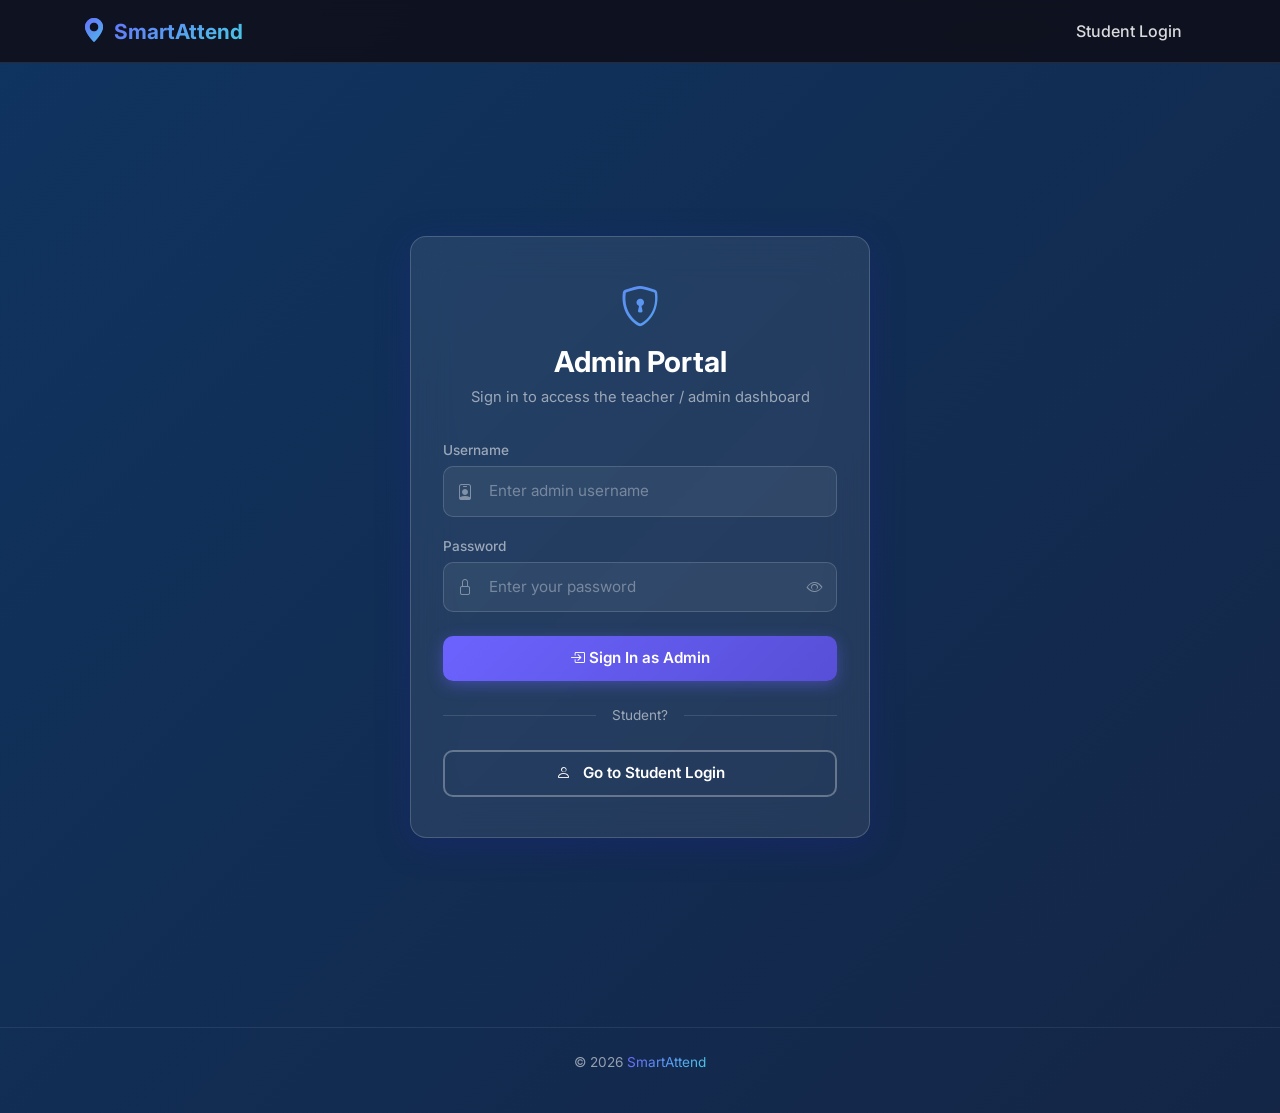
==== admin-login.html @ aecefd44 "Add admin dashboard system and improve student attendance flow Co-authored-by: maviyaattar <14913443" ====
<!DOCTYPE html>
<html lang="en">
<head>
  <meta charset="UTF-8" />
  <meta name="viewport" content="width=device-width, initial-scale=1.0" />
  <meta name="description" content="Admin login – Smart Location Based Attendance System." />
  <title>Admin Login – SmartAttend</title>

  <!-- Bootstrap 5 -->
  <link rel="stylesheet" href="https://cdn.jsdelivr.net/npm/bootstrap@5.3.2/dist/css/bootstrap.min.css" />
  <!-- Bootstrap Icons -->
  <link rel="stylesheet" href="https://cdn.jsdelivr.net/npm/bootstrap-icons@1.11.3/font/bootstrap-icons.min.css" />
  <!-- Custom Styles -->
  <link rel="stylesheet" href="css/style.css" />
</head>
<body class="gradient-bg">

  <!-- Toast container -->
  <div class="toast-container-custom" id="toastContainer" aria-live="polite" aria-atomic="true"></div>

  <!-- ── Navbar ─────────────────────────────────────────────────── -->
  <nav class="navbar navbar-expand-lg navbar-custom" aria-label="Main navigation">
    <div class="container">
      <a class="navbar-brand-custom" href="index.html" aria-label="SmartAttend home">
        <i class="bi bi-geo-alt-fill"></i>
        SmartAttend
      </a>
      <div class="ms-auto d-flex align-items-center gap-2">
        <a class="nav-link-custom" href="login.html">Student Login</a>
      </div>
    </div>
  </nav>

  <!-- ── Login Section ──────────────────────────────────────────── -->
  <main class="auth-bg" style="padding-top:5rem;">
    <div class="auth-card glass-card animate-fade-up">

      <!-- Header -->
      <div class="text-center mb-4">
        <i class="bi bi-shield-lock auth-logo text-gradient" aria-hidden="true"></i>
        <h1 class="auth-title">Admin Portal</h1>
        <p class="auth-subtitle">Sign in to access the teacher / admin dashboard</p>
      </div>

      <!-- Error Alert -->
      <div id="loginAlert" class="alert-custom error" role="alert" style="display:none;">
        <i class="bi bi-exclamation-circle-fill" aria-hidden="true"></i>
        <span id="loginAlertMsg">Invalid credentials. Please try again.</span>
      </div>

      <!-- Success Alert -->
      <div id="loginSuccess" class="alert-custom success" role="status" style="display:none;">
        <i class="bi bi-check-circle-fill" aria-hidden="true"></i>
        <span>Login successful! Redirecting…</span>
      </div>

      <!-- Form -->
      <form id="adminLoginForm" novalidate aria-label="Admin login form">

        <!-- Username -->
        <div class="mb-3">
          <label class="form-label-custom" for="adminUsername">Username</label>
          <div class="form-floating-custom input-wrap">
            <i class="bi bi-person-badge input-icon" aria-hidden="true"></i>
            <input
              type="text"
              id="adminUsername"
              class="form-control-custom"
              placeholder="Enter admin username"
              autocomplete="username"
              required
              aria-required="true"
              aria-describedby="usernameError"
            />
          </div>
          <div id="usernameError" class="invalid-feedback-custom" role="alert">
            Username is required.
          </div>
        </div>

        <!-- Password -->
        <div class="mb-4">
          <label class="form-label-custom" for="adminPassword">Password</label>
          <div class="form-floating-custom password-wrap">
            <i class="bi bi-lock input-icon" aria-hidden="true"></i>
            <input
              type="password"
              id="adminPassword"
              class="form-control-custom"
              placeholder="Enter your password"
              autocomplete="current-password"
              required
              aria-required="true"
              aria-describedby="passwordError"
            />
            <button type="button" class="password-toggle" id="togglePwd"
                    aria-label="Toggle password visibility">
              <i class="bi bi-eye" id="togglePwdIcon"></i>
            </button>
          </div>
          <div id="passwordError" class="invalid-feedback-custom" role="alert">
            Password is required.
          </div>
        </div>

        <!-- Submit -->
        <button type="submit" class="btn-primary-custom w-100 justify-content-center" id="loginBtn">
          <span id="loginBtnText"><i class="bi bi-box-arrow-in-right me-1"></i>Sign In as Admin</span>
          <span id="loginSpinner" style="display:none;">
            <span class="spinner-custom me-1" aria-hidden="true"></span> Signing in…
          </span>
        </button>

      </form>

      <div class="auth-divider"><span>Student?</span></div>

      <a href="login.html" class="btn-outline-custom w-100 justify-content-center">
        <i class="bi bi-person me-1"></i> Go to Student Login
      </a>

    </div>
  </main>

  <!-- Footer -->
  <footer class="footer-custom" role="contentinfo">
    <div class="container">
      <p>&copy; <span id="footerYear"></span> <span class="text-gradient fw-600">SmartAttend</span></p>
    </div>
  </footer>

  <!-- Bootstrap JS -->
  <script src="https://cdn.jsdelivr.net/npm/bootstrap@5.3.2/dist/js/bootstrap.bundle.min.js"></script>
  <!-- Shared config (API_BASE) -->
  <script src="config.js"></script>
  <!-- API -->
  <script src="js/api.js"></script>

  <script>
    document.getElementById('footerYear').textContent = new Date().getFullYear();

    /* ── If already logged in as admin, redirect ── */
    if (localStorage.getItem('admin_token')) {
      window.location.href = 'admin-dashboard.html';
    }

    /* ── Password toggle ── */
    document.getElementById('togglePwd').addEventListener('click', () => {
      const pwd  = document.getElementById('adminPassword');
      const icon = document.getElementById('togglePwdIcon');
      const isText = pwd.type === 'text';
      pwd.type   = isText ? 'password' : 'text';
      icon.className = isText ? 'bi bi-eye' : 'bi bi-eye-slash';
    });

    /* ── Toast helper ── */
    function showToast(msg, type = 'info') {
      const icons = { success: 'bi-check-circle-fill', error: 'bi-x-circle-fill', info: 'bi-info-circle-fill' };
      const container = document.getElementById('toastContainer');
      const el = document.createElement('div');
      el.className = `toast-custom ${type}`;
      el.setAttribute('role', type === 'error' ? 'alert' : 'status');
      el.innerHTML = `
        <i class="bi ${icons[type] || icons.info} toast-icon" aria-hidden="true"></i>
        <span class="toast-msg">${msg}</span>
        <button class="toast-close" aria-label="Close notification">&times;</button>
      `;
      el.querySelector('.toast-close').addEventListener('click', () => el.remove());
      container.appendChild(el);
      setTimeout(() => el.remove(), 4500);
    }

    /* ── Inline validation helpers ── */
    function setFieldError(inputId, errorId, show) {
      const input = document.getElementById(inputId);
      const err   = document.getElementById(errorId);
      if (show) {
        input.classList.add('is-invalid');
        input.classList.remove('is-valid');
        err.classList.add('show');
        input.setAttribute('aria-invalid', 'true');
      } else {
        input.classList.remove('is-invalid');
        input.classList.add('is-valid');
        err.classList.remove('show');
        input.setAttribute('aria-invalid', 'false');
      }
    }

    function validateForm() {
      let valid = true;
      const username = document.getElementById('adminUsername').value.trim();
      const password = document.getElementById('adminPassword').value;

      setFieldError('adminUsername', 'usernameError', username.length === 0);
      if (!username) valid = false;

      setFieldError('adminPassword', 'passwordError', password.length === 0);
      if (!password) valid = false;

      return valid;
    }

    /* ── Form submit ── */
    document.getElementById('adminLoginForm').addEventListener('submit', async (e) => {
      e.preventDefault();
      if (!validateForm()) return;

      const loginAlert   = document.getElementById('loginAlert');
      const loginSuccess = document.getElementById('loginSuccess');
      const loginBtn     = document.getElementById('loginBtn');
      const loginBtnText = document.getElementById('loginBtnText');
      const loginSpinner = document.getElementById('loginSpinner');

      loginAlert.style.display   = 'none';
      loginSuccess.style.display = 'none';

      loginBtn.disabled          = true;
      loginBtnText.style.display = 'none';
      loginSpinner.style.display = 'inline-flex';

      const payload = {
        username: document.getElementById('adminUsername').value.trim(),
        password: document.getElementById('adminPassword').value,
      };

      const result = await adminLogin(payload);

      loginBtn.disabled          = false;
      loginBtnText.style.display = 'inline-flex';
      loginSpinner.style.display = 'none';

      if (result.ok) {
        loginSuccess.style.display = 'flex';
        showToast('Login successful! Redirecting…', 'success');
        setTimeout(() => { window.location.href = 'admin-dashboard.html'; }, 1200);
      } else {
        loginAlert.style.display = 'flex';
        document.getElementById('loginAlertMsg').textContent =
          result.message || 'Invalid credentials. Please try again.';
        showToast(result.message || 'Login failed', 'error');
      }
    });

    /* ── Live validation on blur ── */
    document.getElementById('adminUsername').addEventListener('blur', () => {
      const val = document.getElementById('adminUsername').value.trim();
      setFieldError('adminUsername', 'usernameError', val.length === 0);
    });
    document.getElementById('adminPassword').addEventListener('blur', () => {
      const val = document.getElementById('adminPassword').value;
      setFieldError('adminPassword', 'passwordError', val.length === 0);
    });
  </script>

</body>
</html>
---- css/style.css ----
/* ============================================================
   Smart Location Based Attendance System – Global Styles
   ============================================================ */

/* ---------- Google Font Import ---------- */
@import url('https://fonts.googleapis.com/css2?family=Inter:wght@300;400;500;600;700;800&display=swap');

/* ---------- CSS Variables ---------- */
:root {
  --primary: #6c63ff;
  --primary-dark: #574fd6;
  --secondary: #48cae4;
  --accent: #f72585;
  --success: #06d6a0;
  --warning: #ffd166;
  --danger: #ef233c;
  --dark: #0f0e17;
  --card-bg: rgba(255, 255, 255, 0.08);
  --card-border: rgba(255, 255, 255, 0.18);
  --text-light: rgba(255, 255, 255, 0.85);
  --text-muted-light: rgba(255, 255, 255, 0.55);
  --shadow: 0 8px 32px rgba(31, 38, 135, 0.37);
  --transition: all 0.3s ease;
  --radius: 16px;
  --radius-sm: 10px;
}

/* ---------- Base ---------- */
* {
  margin: 0;
  padding: 0;
  box-sizing: border-box;
}

html {
  scroll-behavior: smooth;
}

body {
  font-family: 'Inter', sans-serif;
  background: var(--dark);
  color: #fff;
  overflow-x: hidden;
}

/* ---------- Animated Gradient Background ---------- */
.gradient-bg {
  background: linear-gradient(-45deg, #0f0e17, #1a1a2e, #16213e, #0f3460);
  background-size: 400% 400%;
  animation: gradientShift 12s ease infinite;
  min-height: 100vh;
}

@keyframes gradientShift {
  0%   { background-position: 0% 50%; }
  50%  { background-position: 100% 50%; }
  100% { background-position: 0% 50%; }
}

/* ---------- Glassmorphism Card ---------- */
.glass-card {
  background: var(--card-bg);
  backdrop-filter: blur(20px);
  -webkit-backdrop-filter: blur(20px);
  border: 1px solid var(--card-border);
  border-radius: var(--radius);
  box-shadow: var(--shadow);
  transition: var(--transition);
}

.glass-card:hover {
  box-shadow: 0 12px 40px rgba(108, 99, 255, 0.4);
  transform: translateY(-2px);
}

/* ---------- Navbar ---------- */
.navbar-custom {
  background: rgba(15, 14, 23, 0.85);
  backdrop-filter: blur(12px);
  -webkit-backdrop-filter: blur(12px);
  border-bottom: 1px solid rgba(255, 255, 255, 0.1);
  padding: 0.8rem 0;
}

.navbar-brand-custom {
  font-weight: 700;
  font-size: 1.3rem;
  background: linear-gradient(135deg, var(--primary), var(--secondary));
  -webkit-background-clip: text;
  -webkit-text-fill-color: transparent;
  background-clip: text;
  text-decoration: none;
  display: flex;
  align-items: center;
  gap: 0.5rem;
}

.navbar-brand-custom i {
  background: linear-gradient(135deg, var(--primary), var(--secondary));
  -webkit-background-clip: text;
  -webkit-text-fill-color: transparent;
  background-clip: text;
  font-size: 1.5rem;
}

.nav-link-custom {
  color: var(--text-light) !important;
  font-weight: 500;
  padding: 0.4rem 1rem !important;
  border-radius: var(--radius-sm);
  transition: var(--transition);
  text-decoration: none;
}

.nav-link-custom:hover,
.nav-link-custom.active {
  color: #fff !important;
  background: rgba(108, 99, 255, 0.2);
}

/* ---------- Hero Section ---------- */
.hero-section {
  min-height: 100vh;
  display: flex;
  align-items: center;
  justify-content: center;
  position: relative;
  overflow: hidden;
  padding: 6rem 1rem 4rem;
}

.hero-section::before {
  content: '';
  position: absolute;
  width: 600px;
  height: 600px;
  background: radial-gradient(circle, rgba(108, 99, 255, 0.3), transparent 70%);
  top: -100px;
  right: -100px;
  border-radius: 50%;
  pointer-events: none;
}

.hero-section::after {
  content: '';
  position: absolute;
  width: 500px;
  height: 500px;
  background: radial-gradient(circle, rgba(72, 202, 228, 0.2), transparent 70%);
  bottom: -50px;
  left: -50px;
  border-radius: 50%;
  pointer-events: none;
}

.hero-badge {
  display: inline-block;
  background: linear-gradient(135deg, rgba(108, 99, 255, 0.2), rgba(72, 202, 228, 0.2));
  border: 1px solid rgba(108, 99, 255, 0.4);
  border-radius: 50px;
  padding: 0.4rem 1.2rem;
  font-size: 0.85rem;
  font-weight: 500;
  color: var(--secondary);
  letter-spacing: 0.5px;
  margin-bottom: 1.5rem;
  animation: fadeInDown 0.6s ease;
}

.hero-title {
  font-size: clamp(2rem, 5vw, 3.5rem);
  font-weight: 800;
  line-height: 1.15;
  margin-bottom: 1.5rem;
  animation: fadeInUp 0.7s ease 0.1s both;
}

.hero-title .highlight {
  background: linear-gradient(135deg, var(--primary), var(--secondary));
  -webkit-background-clip: text;
  -webkit-text-fill-color: transparent;
  background-clip: text;
}

.hero-desc {
  font-size: 1.1rem;
  color: var(--text-muted-light);
  max-width: 560px;
  line-height: 1.7;
  margin-bottom: 2.5rem;
  animation: fadeInUp 0.7s ease 0.2s both;
}

.hero-buttons {
  display: flex;
  flex-wrap: wrap;
  gap: 1rem;
  animation: fadeInUp 0.7s ease 0.3s both;
}

.hero-image-wrap {
  position: relative;
  animation: fadeInRight 0.8s ease 0.2s both;
}

.hero-img-card {
  width: 100%;
  max-width: 420px;
  padding: 2rem;
  text-align: center;
}

.hero-icon-large {
  font-size: 6rem;
  background: linear-gradient(135deg, var(--primary), var(--secondary));
  -webkit-background-clip: text;
  -webkit-text-fill-color: transparent;
  background-clip: text;
  display: block;
  margin-bottom: 1rem;
  animation: float 4s ease-in-out infinite;
}

@keyframes float {
  0%, 100% { transform: translateY(0px); }
  50%       { transform: translateY(-12px); }
}

/* ---------- Feature Cards ---------- */
.feature-card {
  padding: 2rem 1.5rem;
  text-align: center;
  animation: fadeInUp 0.6s ease both;
}

.feature-icon {
  width: 64px;
  height: 64px;
  border-radius: 16px;
  display: flex;
  align-items: center;
  justify-content: center;
  margin: 0 auto 1.2rem;
  font-size: 1.6rem;
}

.feature-icon.purple  { background: rgba(108, 99, 255, 0.2); color: var(--primary); }
.feature-icon.blue    { background: rgba(72, 202, 228, 0.2); color: var(--secondary); }
.feature-icon.green   { background: rgba(6, 214, 160, 0.2);  color: var(--success); }
.feature-icon.pink    { background: rgba(247, 37, 133, 0.2); color: var(--accent); }

.feature-card h5 {
  font-weight: 600;
  margin-bottom: 0.6rem;
}

.feature-card p {
  color: var(--text-muted-light);
  font-size: 0.92rem;
  line-height: 1.6;
}

/* ---------- Buttons ---------- */
.btn-primary-custom {
  background: linear-gradient(135deg, var(--primary), var(--primary-dark));
  color: #fff;
  border: none;
  padding: 0.7rem 2rem;
  border-radius: var(--radius-sm);
  font-weight: 600;
  font-size: 0.95rem;
  cursor: pointer;
  transition: var(--transition);
  text-decoration: none;
  display: inline-flex;
  align-items: center;
  gap: 0.5rem;
  box-shadow: 0 4px 15px rgba(108, 99, 255, 0.4);
}

.btn-primary-custom:hover {
  transform: translateY(-2px);
  box-shadow: 0 6px 20px rgba(108, 99, 255, 0.55);
  color: #fff;
}

.btn-primary-custom:active {
  transform: translateY(0);
}

.btn-outline-custom {
  background: transparent;
  color: #fff;
  border: 2px solid rgba(255, 255, 255, 0.3);
  padding: 0.65rem 2rem;
  border-radius: var(--radius-sm);
  font-weight: 600;
  font-size: 0.95rem;
  cursor: pointer;
  transition: var(--transition);
  text-decoration: none;
  display: inline-flex;
  align-items: center;
  gap: 0.5rem;
}

.btn-outline-custom:hover {
  border-color: var(--primary);
  background: rgba(108, 99, 255, 0.1);
  color: #fff;
  transform: translateY(-2px);
}

.btn-success-custom {
  background: linear-gradient(135deg, var(--success), #04b886);
  color: #fff;
  border: none;
  padding: 0.7rem 2rem;
  border-radius: var(--radius-sm);
  font-weight: 600;
  font-size: 0.95rem;
  cursor: pointer;
  transition: var(--transition);
  display: inline-flex;
  align-items: center;
  gap: 0.5rem;
  box-shadow: 0 4px 15px rgba(6, 214, 160, 0.35);
}

.btn-success-custom:hover {
  transform: translateY(-2px);
  box-shadow: 0 6px 20px rgba(6, 214, 160, 0.5);
}

.btn-success-custom:disabled {
  opacity: 0.6;
  cursor: not-allowed;
  transform: none;
}

/* ---------- Auth Pages (Login / Register) ---------- */
.auth-bg {
  min-height: 100vh;
  display: flex;
  align-items: center;
  justify-content: center;
  padding: 2rem 1rem;
}

.auth-card {
  width: 100%;
  max-width: 460px;
  padding: 2.5rem 2rem;
}

.auth-logo {
  font-size: 2.5rem;
  margin-bottom: 0.5rem;
  display: block;
}

.auth-title {
  font-size: 1.8rem;
  font-weight: 700;
  margin-bottom: 0.4rem;
}

.auth-subtitle {
  color: var(--text-muted-light);
  font-size: 0.92rem;
  margin-bottom: 2rem;
}

/* ---------- Form Controls ---------- */
.form-floating-custom {
  position: relative;
  margin-bottom: 1.2rem;
}

.form-control-custom {
  width: 100%;
  background: rgba(255, 255, 255, 0.06);
  border: 1.5px solid rgba(255, 255, 255, 0.15);
  border-radius: var(--radius-sm);
  color: #fff;
  padding: 0.8rem 1rem 0.8rem 2.8rem;
  font-size: 0.95rem;
  font-family: 'Inter', sans-serif;
  transition: var(--transition);
  outline: none;
}

.form-control-custom::placeholder {
  color: rgba(255, 255, 255, 0.35);
}

.form-control-custom:focus {
  border-color: var(--primary);
  background: rgba(108, 99, 255, 0.07);
  box-shadow: 0 0 0 3px rgba(108, 99, 255, 0.2);
}

.form-control-custom.is-invalid {
  border-color: var(--danger);
}

.form-control-custom.is-valid {
  border-color: var(--success);
}

.input-icon {
  position: absolute;
  left: 0.9rem;
  top: 50%;
  transform: translateY(-50%);
  color: rgba(255, 255, 255, 0.4);
  font-size: 1rem;
  pointer-events: none;
  transition: var(--transition);
}

.form-floating-custom:focus-within .input-icon {
  color: var(--primary);
}

.form-label-custom {
  font-size: 0.85rem;
  font-weight: 500;
  color: var(--text-muted-light);
  margin-bottom: 0.35rem;
  display: block;
}

.invalid-feedback-custom {
  font-size: 0.8rem;
  color: #ff6b6b;
  margin-top: 0.3rem;
  display: none;
}

.invalid-feedback-custom.show {
  display: block;
}

/* ---------- Password Toggle ---------- */
.password-wrap,
.input-wrap {
  position: relative;
}

.password-toggle {
  position: absolute;
  right: 0.9rem;
  top: 50%;
  transform: translateY(-50%);
  background: none;
  border: none;
  color: rgba(255, 255, 255, 0.4);
  cursor: pointer;
  font-size: 1rem;
  padding: 0;
  transition: var(--transition);
}

.password-toggle:hover {
  color: var(--primary);
}

/* ---------- Password Strength ---------- */
.strength-bar {
  height: 4px;
  border-radius: 2px;
  background: rgba(255, 255, 255, 0.1);
  margin-top: 0.5rem;
  overflow: hidden;
}

.strength-fill {
  height: 100%;
  border-radius: 2px;
  transition: width 0.4s ease, background 0.4s ease;
  width: 0%;
}

.strength-label {
  font-size: 0.78rem;
  margin-top: 0.3rem;
  font-weight: 500;
}

/* ---------- Divider ---------- */
.auth-divider {
  display: flex;
  align-items: center;
  gap: 1rem;
  margin: 1.5rem 0;
}

.auth-divider::before,
.auth-divider::after {
  content: '';
  flex: 1;
  height: 1px;
  background: rgba(255, 255, 255, 0.12);
}

.auth-divider span {
  color: var(--text-muted-light);
  font-size: 0.85rem;
  white-space: nowrap;
}

/* ---------- Alert / Toast Styles ---------- */
.alert-custom {
  padding: 0.85rem 1rem;
  border-radius: var(--radius-sm);
  font-size: 0.9rem;
  display: flex;
  align-items: center;
  gap: 0.6rem;
  margin-bottom: 1.2rem;
  animation: fadeInDown 0.3s ease;
}

.alert-custom.error {
  background: rgba(239, 35, 60, 0.15);
  border: 1px solid rgba(239, 35, 60, 0.4);
  color: #ff6b6b;
}

.alert-custom.success {
  background: rgba(6, 214, 160, 0.15);
  border: 1px solid rgba(6, 214, 160, 0.4);
  color: #06d6a0;
}

.alert-custom.info {
  background: rgba(72, 202, 228, 0.12);
  border: 1px solid rgba(72, 202, 228, 0.35);
  color: var(--secondary);
}

/* ---------- Toast Notification ---------- */
.toast-container-custom {
  position: fixed;
  top: 1.5rem;
  right: 1.5rem;
  z-index: 9999;
  display: flex;
  flex-direction: column;
  gap: 0.6rem;
}

.toast-custom {
  background: rgba(20, 20, 40, 0.95);
  backdrop-filter: blur(12px);
  border: 1px solid rgba(255, 255, 255, 0.12);
  border-radius: var(--radius-sm);
  padding: 0.9rem 1.2rem;
  min-width: 280px;
  max-width: 360px;
  display: flex;
  align-items: center;
  gap: 0.8rem;
  animation: slideInRight 0.35s ease;
  box-shadow: 0 8px 24px rgba(0,0,0,0.4);
}

.toast-custom.success { border-left: 3px solid var(--success); }
.toast-custom.error   { border-left: 3px solid var(--danger); }
.toast-custom.info    { border-left: 3px solid var(--secondary); }

.toast-icon { font-size: 1.2rem; }
.toast-custom.success .toast-icon { color: var(--success); }
.toast-custom.error   .toast-icon { color: var(--danger); }
.toast-custom.info    .toast-icon { color: var(--secondary); }

.toast-msg { font-size: 0.9rem; flex: 1; }
.toast-close {
  background: none;
  border: none;
  color: var(--text-muted-light);
  cursor: pointer;
  font-size: 1.1rem;
  line-height: 1;
  padding: 0;
  transition: var(--transition);
}
.toast-close:hover { color: #fff; }

/* ---------- Dashboard ---------- */
.dashboard-bg {
  background: linear-gradient(135deg, #0f0e17 0%, #1a1a2e 50%, #16213e 100%);
  min-height: 100vh;
}

.dashboard-header {
  padding: 2rem 0;
  border-bottom: 1px solid rgba(255, 255, 255, 0.08);
  margin-bottom: 2rem;
}

.stat-card {
  padding: 1.8rem;
  position: relative;
  overflow: hidden;
}

.stat-card::before {
  content: '';
  position: absolute;
  top: -30px;
  right: -30px;
  width: 120px;
  height: 120px;
  border-radius: 50%;
  opacity: 0.08;
}

.stat-card.purple::before { background: var(--primary); }
.stat-card.blue::before   { background: var(--secondary); }
.stat-card.green::before  { background: var(--success); }
.stat-card.pink::before   { background: var(--accent); }

.stat-icon {
  width: 52px;
  height: 52px;
  border-radius: 12px;
  display: flex;
  align-items: center;
  justify-content: center;
  font-size: 1.4rem;
  margin-bottom: 1rem;
}

.stat-icon.purple  { background: rgba(108, 99, 255, 0.2); color: var(--primary); }
.stat-icon.blue    { background: rgba(72, 202, 228, 0.2);  color: var(--secondary); }
.stat-icon.green   { background: rgba(6, 214, 160, 0.2);   color: var(--success); }
.stat-icon.pink    { background: rgba(247, 37, 133, 0.2);  color: var(--accent); }

.stat-value {
  font-size: 2rem;
  font-weight: 700;
  line-height: 1;
  margin-bottom: 0.3rem;
}

.stat-label {
  color: var(--text-muted-light);
  font-size: 0.85rem;
  font-weight: 500;
}

/* ---------- Progress Ring ---------- */
.progress-ring-wrap {
  display: flex;
  align-items: center;
  justify-content: center;
  flex-direction: column;
  padding: 1.5rem;
}

.progress-ring {
  position: relative;
  width: 120px;
  height: 120px;
}

.progress-ring svg {
  transform: rotate(-90deg);
}

.progress-ring circle {
  fill: none;
  stroke-width: 10;
  stroke-linecap: round;
}

.progress-ring .bg-circle   { stroke: rgba(255, 255, 255, 0.08); }
.progress-ring .prog-circle { stroke: url(#ringGrad); transition: stroke-dashoffset 1s ease; }

.ring-text {
  position: absolute;
  top: 50%;
  left: 50%;
  transform: translate(-50%, -50%);
  text-align: center;
}

.ring-pct {
  font-size: 1.5rem;
  font-weight: 700;
  line-height: 1;
}

.ring-sub {
  font-size: 0.7rem;
  color: var(--text-muted-light);
}

/* ---------- Attendance Table ---------- */
.table-custom {
  width: 100%;
  border-collapse: collapse;
}

.table-custom thead th {
  background: rgba(108, 99, 255, 0.15);
  color: rgba(255, 255, 255, 0.7);
  font-weight: 600;
  font-size: 0.82rem;
  text-transform: uppercase;
  letter-spacing: 0.6px;
  padding: 0.9rem 1rem;
  border: none;
}

.table-custom tbody tr {
  border-bottom: 1px solid rgba(255, 255, 255, 0.06);
  transition: var(--transition);
}

.table-custom tbody tr:hover {
  background: rgba(108, 99, 255, 0.07);
}

.table-custom tbody td {
  padding: 0.9rem 1rem;
  font-size: 0.9rem;
  color: var(--text-light);
  border: none;
  vertical-align: middle;
}

.status-badge {
  display: inline-flex;
  align-items: center;
  gap: 0.35rem;
  padding: 0.3rem 0.8rem;
  border-radius: 50px;
  font-size: 0.78rem;
  font-weight: 600;
}

.status-badge.present { background: rgba(6, 214, 160, 0.15);  color: var(--success); }
.status-badge.absent  { background: rgba(239, 35, 60, 0.15);  color: var(--danger); }
.status-badge.late    { background: rgba(255, 209, 102, 0.15); color: var(--warning); }

/* ---------- Mark Attendance Button ---------- */
.mark-btn-wrap {
  padding: 2rem;
  text-align: center;
}

.mark-attendance-btn {
  font-size: 1.1rem;
  padding: 1rem 2.5rem;
  border-radius: 50px;
  background: linear-gradient(135deg, var(--success), #04b886);
  color: #fff;
  border: none;
  font-weight: 700;
  cursor: pointer;
  transition: var(--transition);
  box-shadow: 0 6px 20px rgba(6, 214, 160, 0.4);
  position: relative;
  overflow: hidden;
}

.mark-attendance-btn::before {
  content: '';
  position: absolute;
  top: 50%;
  left: 50%;
  width: 300%;
  height: 300%;
  background: rgba(255, 255, 255, 0.1);
  border-radius: 50%;
  transform: translate(-50%, -50%) scale(0);
  transition: transform 0.5s ease;
}

.mark-attendance-btn:hover::before {
  transform: translate(-50%, -50%) scale(1);
}

.mark-attendance-btn:hover {
  transform: translateY(-3px);
  box-shadow: 0 8px 28px rgba(6, 214, 160, 0.55);
}

.mark-attendance-btn:disabled {
  opacity: 0.55;
  cursor: not-allowed;
  transform: none;
}

/* ---------- Profile Card ---------- */
.profile-card {
  padding: 1.8rem;
  display: flex;
  flex-direction: column;
  gap: 1rem;
}

.profile-avatar {
  width: 72px;
  height: 72px;
  border-radius: 50%;
  background: linear-gradient(135deg, var(--primary), var(--secondary));
  display: flex;
  align-items: center;
  justify-content: center;
  font-size: 1.8rem;
  font-weight: 700;
  color: #fff;
  flex-shrink: 0;
}

.profile-name {
  font-size: 1.2rem;
  font-weight: 700;
  margin-bottom: 0.2rem;
}

.profile-detail {
  display: flex;
  align-items: center;
  gap: 0.5rem;
  color: var(--text-muted-light);
  font-size: 0.88rem;
}

.profile-detail i {
  color: var(--primary);
  width: 16px;
}

/* ---------- Spinner ---------- */
.spinner-custom {
  display: inline-block;
  width: 18px;
  height: 18px;
  border: 2.5px solid rgba(255, 255, 255, 0.3);
  border-top-color: #fff;
  border-radius: 50%;
  animation: spin 0.7s linear infinite;
  vertical-align: middle;
}

@keyframes spin {
  to { transform: rotate(360deg); }
}

/* ---------- Section Headers ---------- */
.section-header {
  margin-bottom: 1.5rem;
}

.section-title {
  font-size: 1.15rem;
  font-weight: 700;
  margin-bottom: 0.2rem;
}

.section-sub {
  color: var(--text-muted-light);
  font-size: 0.85rem;
}

/* ---------- Footer ---------- */
.footer-custom {
  border-top: 1px solid rgba(255, 255, 255, 0.08);
  padding: 1.5rem 0;
  text-align: center;
  color: var(--text-muted-light);
  font-size: 0.85rem;
  margin-top: 4rem;
}

/* ---------- Animations ---------- */
@keyframes fadeInDown {
  from { opacity: 0; transform: translateY(-20px); }
  to   { opacity: 1; transform: translateY(0); }
}

@keyframes fadeInUp {
  from { opacity: 0; transform: translateY(30px); }
  to   { opacity: 1; transform: translateY(0); }
}

@keyframes fadeInRight {
  from { opacity: 0; transform: translateX(40px); }
  to   { opacity: 1; transform: translateX(0); }
}

@keyframes slideInRight {
  from { opacity: 0; transform: translateX(60px); }
  to   { opacity: 1; transform: translateX(0); }
}

@keyframes fadeIn {
  from { opacity: 0; }
  to   { opacity: 1; }
}

.animate-fade-in   { animation: fadeIn 0.5s ease both; }
.animate-fade-up   { animation: fadeInUp 0.6s ease both; }
.animate-fade-down { animation: fadeInDown 0.5s ease both; }

/* ---------- Responsive ---------- */
@media (max-width: 768px) {
  .auth-card {
    padding: 2rem 1.4rem;
  }

  .hero-buttons {
    justify-content: center;
  }

  .hero-title {
    text-align: center;
  }

  .hero-desc {
    text-align: center;
    margin: 0 auto 2rem;
  }

  .hero-badge {
    display: block;
    text-align: center;
  }

  .stat-card { padding: 1.4rem; }

  .table-custom {
    font-size: 0.82rem;
  }
}

@media (max-width: 480px) {
  .toast-container-custom {
    right: 0.8rem;
    left: 0.8rem;
  }

  .toast-custom {
    min-width: unset;
    width: 100%;
  }
}

/* ---------- Scrollbar ---------- */
::-webkit-scrollbar { width: 6px; }
::-webkit-scrollbar-track { background: var(--dark); }
::-webkit-scrollbar-thumb { background: rgba(108, 99, 255, 0.4); border-radius: 3px; }
::-webkit-scrollbar-thumb:hover { background: var(--primary); }

/* ---------- Utility ---------- */
.text-gradient {
  background: linear-gradient(135deg, var(--primary), var(--secondary));
  -webkit-background-clip: text;
  -webkit-text-fill-color: transparent;
  background-clip: text;
}

.text-muted-light { color: var(--text-muted-light) !important; }

.border-gradient {
  border: 1px solid transparent;
  background: linear-gradient(var(--dark), var(--dark)) padding-box,
              linear-gradient(135deg, var(--primary), var(--secondary)) border-box;
}

.table-responsive-custom {
  overflow-x: auto;
  border-radius: var(--radius);
}

.no-records {
  text-align: center;
  padding: 3rem 1rem;
  color: var(--text-muted-light);
}

.no-records i {
  font-size: 3rem;
  margin-bottom: 1rem;
  opacity: 0.4;
  display: block;
}

/* ================================================================
   Admin Dashboard Layout
   ================================================================ */

/* ---------- Admin Body ---------- */
.admin-body {
  background: linear-gradient(135deg, #0f0e17 0%, #1a1a2e 50%, #16213e 100%);
  min-height: 100vh;
}

/* ---------- Admin Layout Wrapper ---------- */
.admin-layout {
  display: flex;
  min-height: 100vh;
}

/* ---------- Admin Sidebar ---------- */
.admin-sidebar {
  width: 260px;
  background: rgba(15, 14, 23, 0.96);
  backdrop-filter: blur(20px);
  -webkit-backdrop-filter: blur(20px);
  border-right: 1px solid rgba(255, 255, 255, 0.08);
  position: fixed;
  top: 0;
  left: 0;
  height: 100vh;
  overflow-y: auto;
  z-index: 200;
  transition: transform 0.3s ease;
  display: flex;
  flex-direction: column;
  padding-bottom: 1.5rem;
}

.sidebar-brand {
  padding: 1.5rem 1.5rem 1rem;
  border-bottom: 1px solid rgba(255, 255, 255, 0.08);
  display: flex;
  align-items: center;
  gap: 0.6rem;
  font-size: 1.25rem;
  font-weight: 700;
  background: linear-gradient(135deg, var(--primary), var(--secondary));
  -webkit-background-clip: text;
  -webkit-text-fill-color: transparent;
  background-clip: text;
  text-decoration: none;
  flex-shrink: 0;
}

.sidebar-brand i {
  background: linear-gradient(135deg, var(--primary), var(--secondary));
  -webkit-background-clip: text;
  -webkit-text-fill-color: transparent;
  background-clip: text;
  font-size: 1.4rem;
}

.sidebar-label {
  font-size: 0.7rem;
  font-weight: 600;
  text-transform: uppercase;
  letter-spacing: 1px;
  color: var(--text-muted-light);
  padding: 1.2rem 1.5rem 0.5rem;
}

.sidebar-nav {
  list-style: none;
  padding: 0.5rem 0.75rem;
  margin: 0;
  flex: 1;
}

.sidebar-nav li a,
.sidebar-nav li button {
  display: flex;
  align-items: center;
  gap: 0.75rem;
  padding: 0.75rem 0.9rem;
  border-radius: var(--radius-sm);
  color: var(--text-muted-light);
  text-decoration: none;
  font-size: 0.92rem;
  font-weight: 500;
  transition: var(--transition);
  background: none;
  border: none;
  width: 100%;
  cursor: pointer;
  font-family: 'Inter', sans-serif;
}

.sidebar-nav li a:hover,
.sidebar-nav li button:hover {
  background: rgba(108, 99, 255, 0.15);
  color: #fff;
}

.sidebar-nav li a.active {
  background: rgba(108, 99, 255, 0.2);
  color: var(--primary);
  font-weight: 600;
}

.sidebar-nav li a i,
.sidebar-nav li button i {
  font-size: 1.05rem;
  width: 20px;
  text-align: center;
}

.sidebar-logout {
  padding: 0.75rem;
  border-top: 1px solid rgba(255, 255, 255, 0.08);
  margin-top: auto;
}

/* ---------- Admin Main Content ---------- */
.admin-main {
  flex: 1;
  margin-left: 260px;
  min-height: 100vh;
  display: flex;
  flex-direction: column;
}

.admin-topbar {
  background: rgba(15, 14, 23, 0.85);
  backdrop-filter: blur(12px);
  -webkit-backdrop-filter: blur(12px);
  border-bottom: 1px solid rgba(255, 255, 255, 0.08);
  padding: 0.9rem 1.5rem;
  display: flex;
  align-items: center;
  gap: 1rem;
  position: sticky;
  top: 0;
  z-index: 100;
}

.admin-topbar .page-title {
  font-size: 1.15rem;
  font-weight: 700;
  flex: 1;
}

.sidebar-toggle {
  background: none;
  border: none;
  color: #fff;
  font-size: 1.4rem;
  cursor: pointer;
  padding: 0.2rem 0.5rem;
  border-radius: 6px;
  transition: var(--transition);
  display: none;
}

.sidebar-toggle:hover {
  background: rgba(255, 255, 255, 0.08);
}

.admin-content {
  padding: 1.5rem;
  flex: 1;
}

/* ---------- Sidebar Overlay (mobile) ---------- */
.sidebar-overlay {
  display: none;
  position: fixed;
  inset: 0;
  background: rgba(0, 0, 0, 0.6);
  z-index: 150;
  backdrop-filter: blur(2px);
}

.sidebar-overlay.active {
  display: block;
}

/* ---------- Admin Stat Cards ---------- */
.admin-stat-card {
  padding: 1.5rem;
  border-radius: var(--radius);
  position: relative;
  overflow: hidden;
}

.admin-stat-card .card-icon {
  width: 48px;
  height: 48px;
  border-radius: 12px;
  display: flex;
  align-items: center;
  justify-content: center;
  font-size: 1.3rem;
  margin-bottom: 1rem;
}

.admin-stat-card .card-value {
  font-size: 2.2rem;
  font-weight: 800;
  line-height: 1;
  margin-bottom: 0.3rem;
  animation: countUp 0.8s ease;
}

.admin-stat-card .card-label {
  color: var(--text-muted-light);
  font-size: 0.82rem;
  font-weight: 500;
  text-transform: uppercase;
  letter-spacing: 0.5px;
}

/* ---------- Admin Search Bar ---------- */
.admin-search-wrap {
  display: flex;
  gap: 0.75rem;
  flex-wrap: wrap;
  align-items: center;
  margin-bottom: 1.2rem;
}

.admin-search-input {
  flex: 1;
  min-width: 200px;
  background: rgba(255, 255, 255, 0.06);
  border: 1.5px solid rgba(255, 255, 255, 0.15);
  border-radius: var(--radius-sm);
  color: #fff;
  padding: 0.65rem 1rem 0.65rem 2.6rem;
  font-size: 0.9rem;
  font-family: 'Inter', sans-serif;
  outline: none;
  transition: var(--transition);
}

.admin-search-input::placeholder {
  color: rgba(255, 255, 255, 0.3);
}

.admin-search-input:focus {
  border-color: var(--primary);
  background: rgba(108, 99, 255, 0.07);
  box-shadow: 0 0 0 3px rgba(108, 99, 255, 0.15);
}

.search-icon-wrap {
  position: relative;
  flex: 1;
  min-width: 200px;
}

.search-icon-wrap i {
  position: absolute;
  left: 0.85rem;
  top: 50%;
  transform: translateY(-50%);
  color: rgba(255, 255, 255, 0.35);
  font-size: 0.95rem;
  pointer-events: none;
}

.admin-select {
  background: rgba(255, 255, 255, 0.06);
  border: 1.5px solid rgba(255, 255, 255, 0.15);
  border-radius: var(--radius-sm);
  color: #fff;
  padding: 0.65rem 1rem;
  font-size: 0.9rem;
  font-family: 'Inter', sans-serif;
  outline: none;
  cursor: pointer;
  transition: var(--transition);
  min-width: 160px;
}

.admin-select option {
  background: #1a1a2e;
  color: #fff;
}

.admin-select:focus {
  border-color: var(--primary);
}

/* ---------- Chart Container ---------- */
.chart-card {
  padding: 1.5rem;
}

.chart-card h5 {
  font-size: 1rem;
  font-weight: 600;
  margin-bottom: 1.25rem;
  color: var(--text-light);
}

.chart-wrap {
  position: relative;
  height: 280px;
}

/* ---------- Loading Overlay (full page) ---------- */
.page-loading {
  display: flex;
  flex-direction: column;
  align-items: center;
  justify-content: center;
  padding: 4rem 1rem;
  gap: 1rem;
}

/* ---------- Responsive Admin ---------- */
@media (max-width: 900px) {
  .admin-sidebar {
    transform: translateX(-100%);
  }

  .admin-sidebar.open {
    transform: translateX(0);
    box-shadow: 4px 0 24px rgba(0, 0, 0, 0.5);
  }

  .admin-main {
    margin-left: 0;
  }

  .sidebar-toggle {
    display: flex;
  }
}

@media (max-width: 600px) {
  .admin-content {
    padding: 1rem;
  }

  .admin-stat-card .card-value {
    font-size: 1.8rem;
  }
}

/* ---------- Student Avatar (admin students table) ---------- */
.student-avatar {
  width: 34px;
  height: 34px;
  border-radius: 50%;
  background: linear-gradient(135deg, var(--primary), var(--secondary));
  display: flex;
  align-items: center;
  justify-content: center;
  font-weight: 700;
  font-size: 0.85rem;
  flex-shrink: 0;
}

.student-name-cell {
  display: flex;
  align-items: center;
  gap: 0.6rem;
}

.branch-badge {
  background: rgba(108, 99, 255, 0.15);
  color: var(--primary);
  padding: 0.25rem 0.65rem;
  border-radius: 50px;
  font-size: 0.78rem;
  font-weight: 600;
}
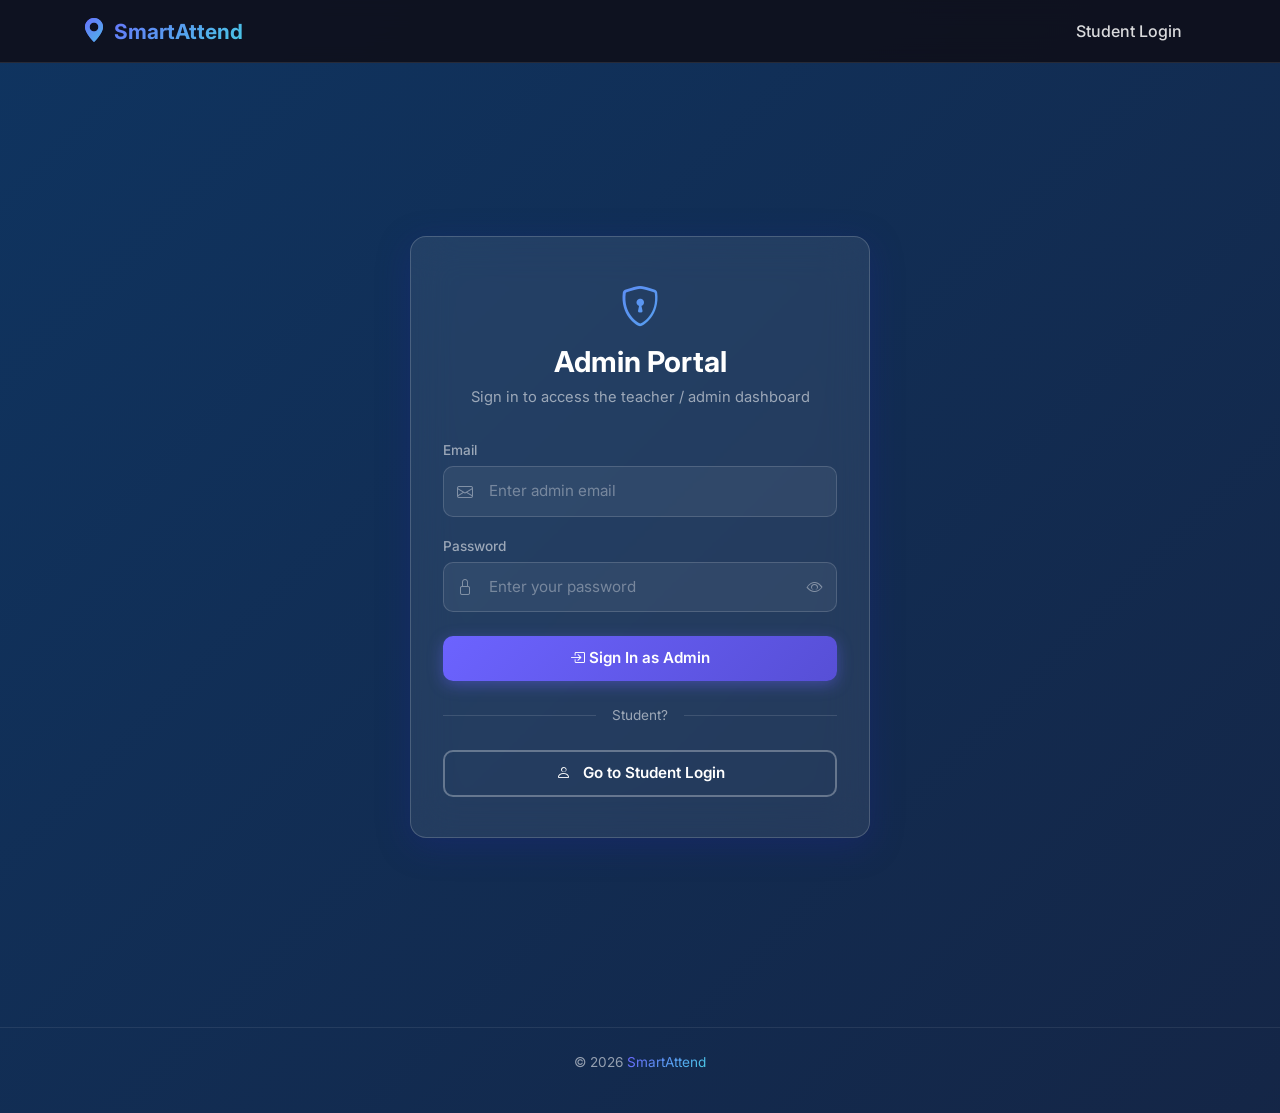
==== commit 8e3a1030: "Fix admin login form: replace username with email field Co-authored-by: maviyaattar <149134437+maviy" ====
--- a/admin-login.html
+++ b/admin-login.html
@@ -57,24 +57,24 @@
       <!-- Form -->
       <form id="adminLoginForm" novalidate aria-label="Admin login form">
 
-        <!-- Username -->
+        <!-- Email -->
         <div class="mb-3">
-          <label class="form-label-custom" for="adminUsername">Username</label>
+          <label class="form-label-custom" for="adminEmail">Email</label>
           <div class="form-floating-custom input-wrap">
-            <i class="bi bi-person-badge input-icon" aria-hidden="true"></i>
+            <i class="bi bi-envelope input-icon" aria-hidden="true"></i>
             <input
-              type="text"
-              id="adminUsername"
+              type="email"
+              id="adminEmail"
               class="form-control-custom"
-              placeholder="Enter admin username"
-              autocomplete="username"
+              placeholder="Enter admin email"
+              autocomplete="email"
               required
               aria-required="true"
-              aria-describedby="usernameError"
+              aria-describedby="emailError"
             />
           </div>
-          <div id="usernameError" class="invalid-feedback-custom" role="alert">
-            Username is required.
+          <div id="emailError" class="invalid-feedback-custom" role="alert">
+            Email is required.
           </div>
         </div>
 
@@ -189,11 +189,11 @@
 
     function validateForm() {
       let valid = true;
-      const username = document.getElementById('adminUsername').value.trim();
+      const email    = document.getElementById('adminEmail').value.trim();
       const password = document.getElementById('adminPassword').value;
 
-      setFieldError('adminUsername', 'usernameError', username.length === 0);
-      if (!username) valid = false;
+      setFieldError('adminEmail', 'emailError', email.length === 0);
+      if (!email) valid = false;
 
       setFieldError('adminPassword', 'passwordError', password.length === 0);
       if (!password) valid = false;
@@ -220,7 +220,7 @@
       loginSpinner.style.display = 'inline-flex';
 
       const payload = {
-        username: document.getElementById('adminUsername').value.trim(),
+        email:    document.getElementById('adminEmail').value.trim(),
         password: document.getElementById('adminPassword').value,
       };
 
@@ -243,9 +243,9 @@
     });
 
     /* ── Live validation on blur ── */
-    document.getElementById('adminUsername').addEventListener('blur', () => {
-      const val = document.getElementById('adminUsername').value.trim();
-      setFieldError('adminUsername', 'usernameError', val.length === 0);
+    document.getElementById('adminEmail').addEventListener('blur', () => {
+      const val = document.getElementById('adminEmail').value.trim();
+      setFieldError('adminEmail', 'emailError', val.length === 0);
     });
     document.getElementById('adminPassword').addEventListener('blur', () => {
       const val = document.getElementById('adminPassword').value;
--- a/css/style.css
+++ b/css/style.css
@@ -1366,3 +1366,112 @@
   font-size: 0.78rem;
   font-weight: 600;
 }
+
+/* ================================================================
+   Role Tab Switcher (Login Page)
+   ================================================================ */
+
+.role-tabs {
+  display: flex;
+  gap: 0;
+  margin-bottom: 1.5rem;
+  border-radius: var(--radius-sm);
+  overflow: hidden;
+  border: 1.5px solid rgba(255, 255, 255, 0.15);
+}
+
+.role-tab {
+  flex: 1;
+  background: transparent;
+  border: none;
+  color: var(--text-muted-light);
+  padding: 0.65rem 1rem;
+  font-size: 0.9rem;
+  font-weight: 600;
+  font-family: 'Inter', sans-serif;
+  cursor: pointer;
+  transition: var(--transition);
+  display: flex;
+  align-items: center;
+  justify-content: center;
+  gap: 0.4rem;
+}
+
+.role-tab:not(:last-child) {
+  border-right: 1.5px solid rgba(255, 255, 255, 0.15);
+}
+
+.role-tab:hover {
+  background: rgba(108, 99, 255, 0.1);
+  color: #fff;
+}
+
+.role-tab.active {
+  background: linear-gradient(135deg, var(--primary), var(--primary-dark));
+  color: #fff;
+}
+
+/* ================================================================
+   Admin Form Input (date/text inputs for admin pages)
+   ================================================================ */
+
+.admin-input {
+  background: rgba(255, 255, 255, 0.06);
+  border: 1.5px solid rgba(255, 255, 255, 0.15);
+  border-radius: var(--radius-sm);
+  color: #fff;
+  padding: 0.65rem 1rem;
+  font-size: 0.9rem;
+  font-family: 'Inter', sans-serif;
+  outline: none;
+  transition: var(--transition);
+}
+
+.admin-input:focus {
+  border-color: var(--primary);
+  background: rgba(108, 99, 255, 0.07);
+  box-shadow: 0 0 0 3px rgba(108, 99, 255, 0.15);
+}
+
+.admin-input[type="date"]::-webkit-calendar-picker-indicator {
+  filter: invert(1) opacity(0.5);
+  cursor: pointer;
+}
+
+/* ================================================================
+   Classes Card (manage-classes page)
+   ================================================================ */
+
+.class-card {
+  padding: 1.25rem 1.5rem;
+  border-bottom: 1px solid rgba(255, 255, 255, 0.06);
+  transition: var(--transition);
+}
+
+.class-card:last-child {
+  border-bottom: none;
+}
+
+.class-card:hover {
+  background: rgba(108, 99, 255, 0.06);
+}
+
+.class-card-title {
+  font-weight: 700;
+  font-size: 1rem;
+  margin-bottom: 0.2rem;
+}
+
+.class-card-meta {
+  font-size: 0.83rem;
+  color: var(--text-muted-light);
+  display: flex;
+  flex-wrap: wrap;
+  gap: 1rem;
+}
+
+.class-card-meta span {
+  display: flex;
+  align-items: center;
+  gap: 0.3rem;
+}
